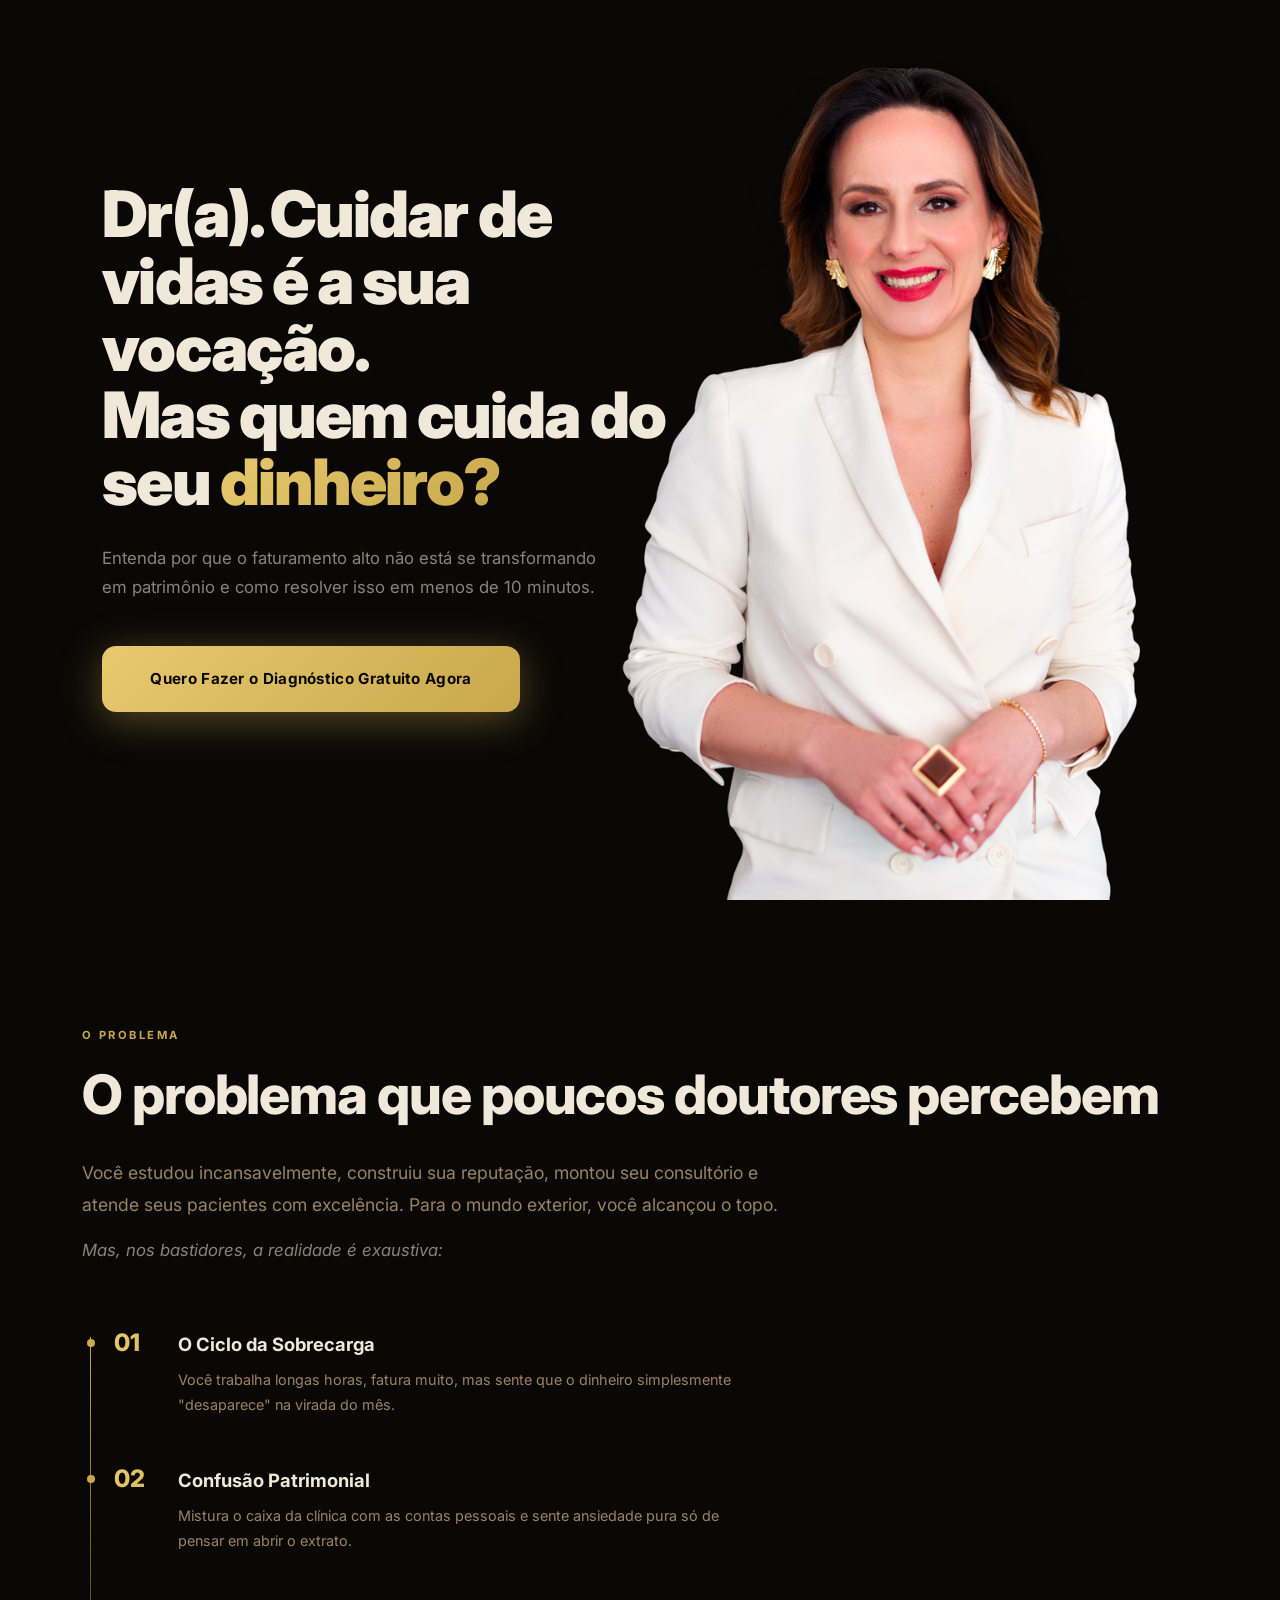
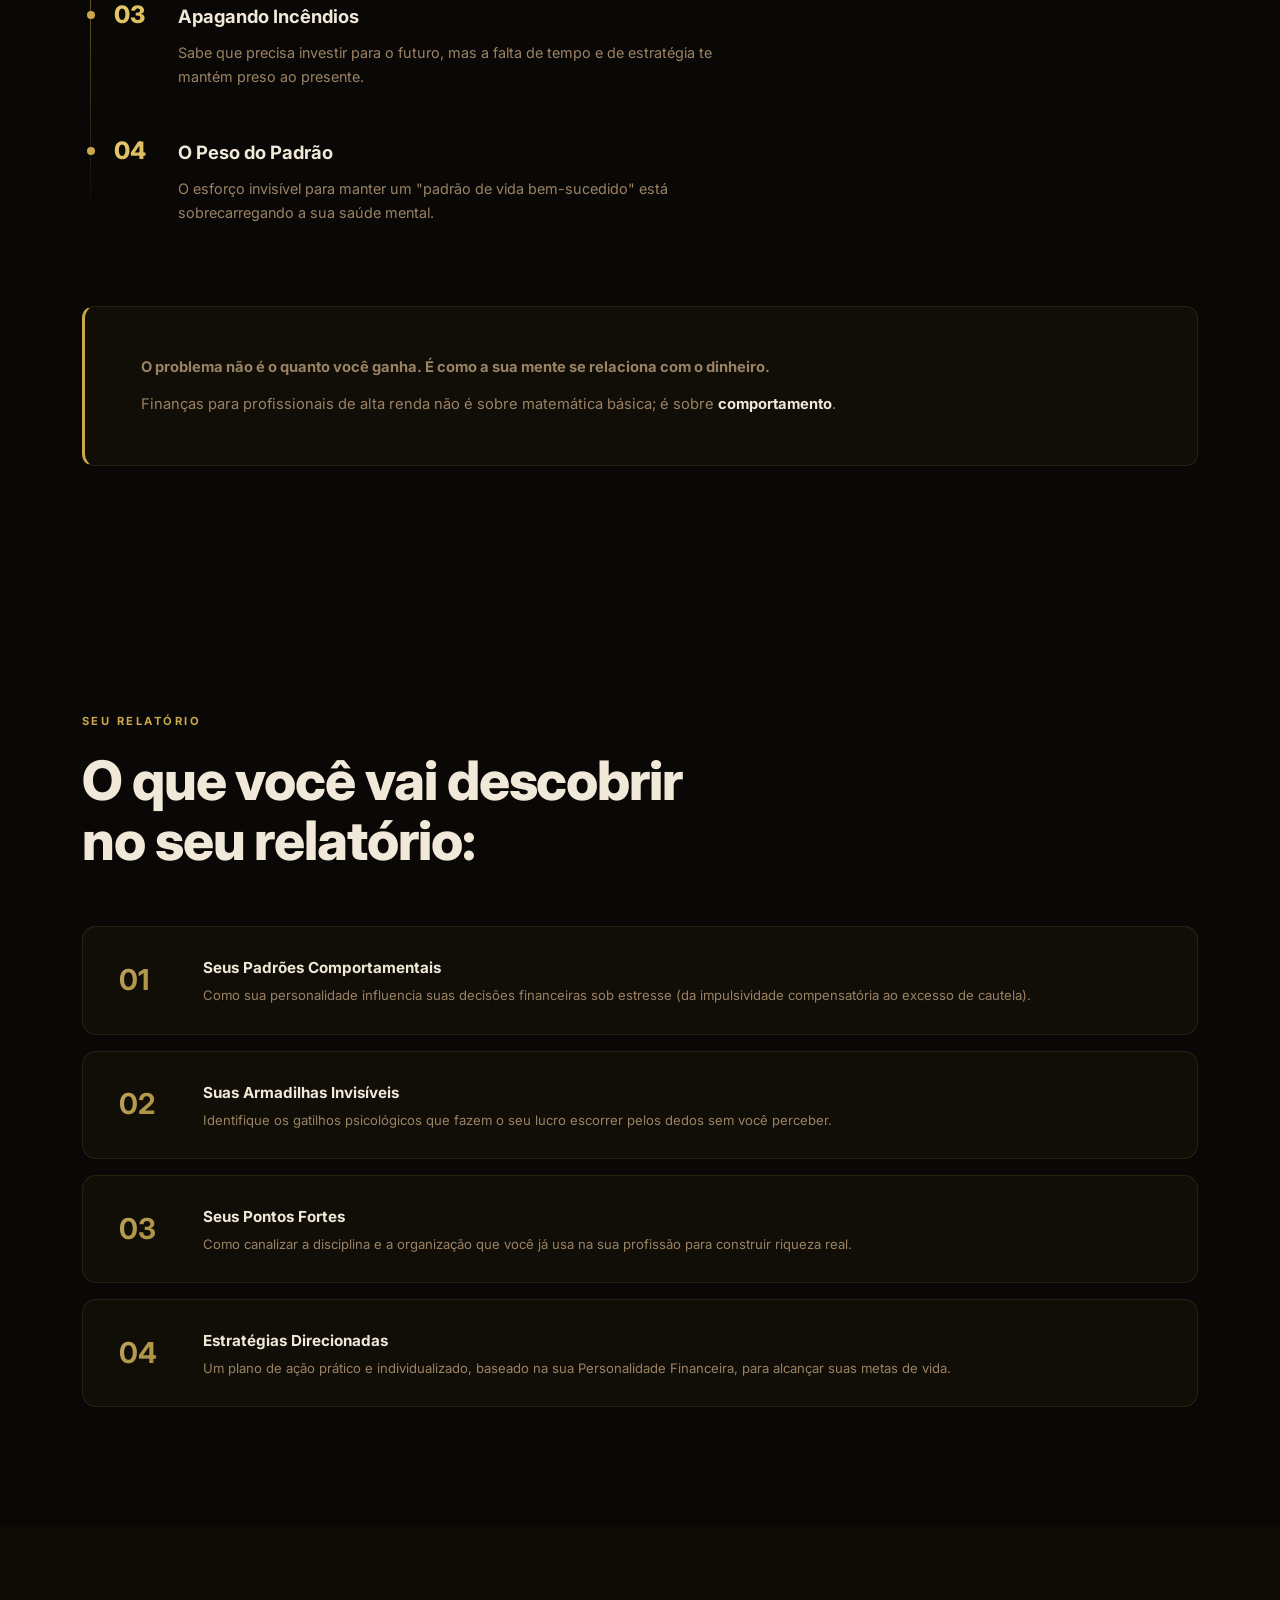
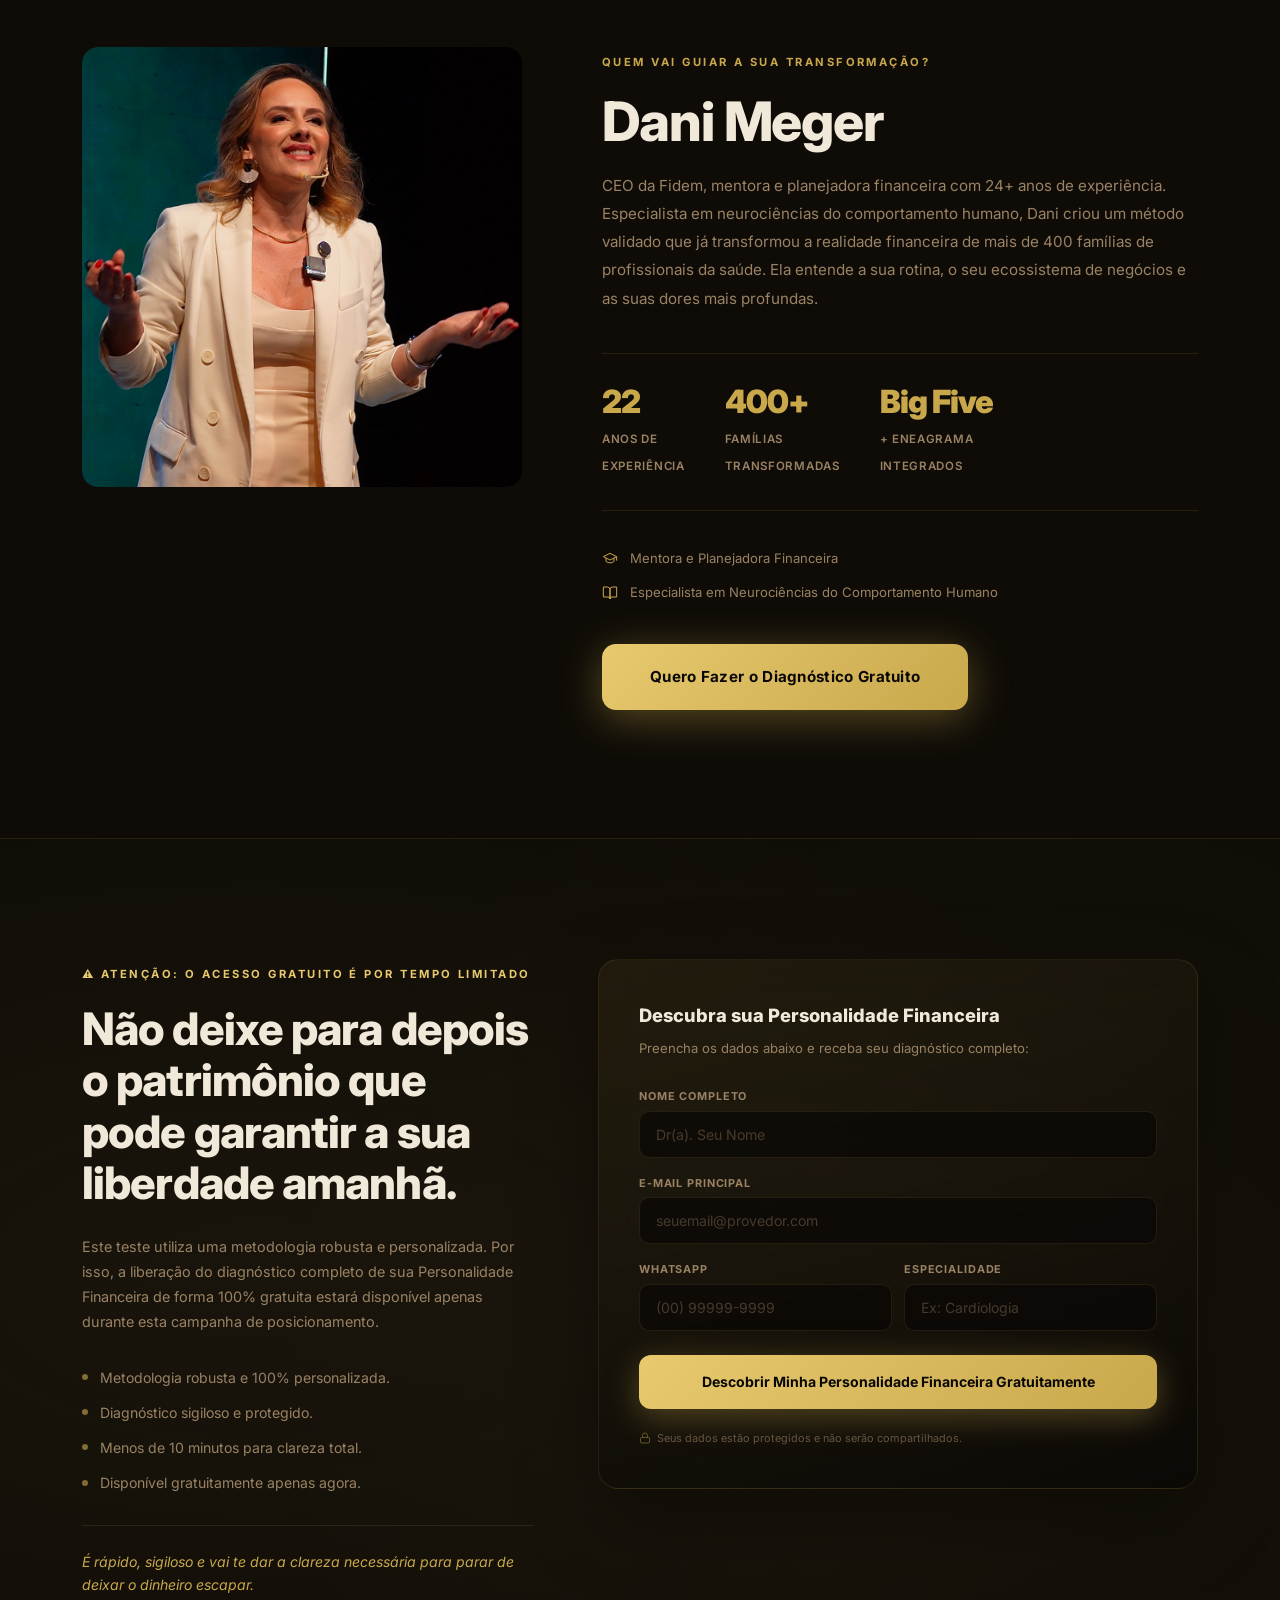
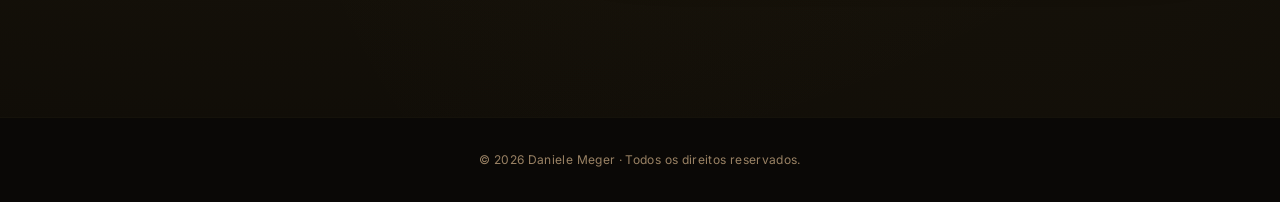
==== index.html @ 64068f51 "first commit" ====
<!DOCTYPE html>
<html lang="pt-BR">

<head>
  <meta charset="UTF-8" />
  <meta name="viewport" content="width=device-width, initial-scale=1.0" />
  <title>Diagnóstico de Personalidade Financeira | Dani Meger</title>
  <meta name="description"
    content="Para médicos e profissionais da saúde: Entenda por que o faturamento alto não está se transformando em patrimônio — e como resolver isso em menos de 10 minutos." />
  <link rel="preconnect" href="https://fonts.googleapis.com" />
  <link rel="preconnect" href="https://fonts.gstatic.com" crossorigin />
  <link
    href="https://fonts.googleapis.com/css2?family=Inter:ital,opsz,wght@0,14..32,300..900;1,14..32,300..900&display=swap"
    rel="stylesheet" />
  <link rel="stylesheet" href="styles.css?v=6" />
</head>

<body>

  <!-- ===== HERO (Blenduca Template) ===== -->
  <section class="hero" id="hero">
    <div class="hero-overlay"></div>
    <div class="hero-content">
      <h1 class="reveal-left">Dr(a). Cuidar de vidas é a sua vocação.<br>Mas quem cuida do seu <span
          class="gold-text">dinheiro?</span></h1>
      <p class="hero-subtitle reveal-left">Entenda por que o faturamento alto não está se transformando em patrimônio e
        como resolver isso em menos de 10 minutos.</p>
      <a href="#diagnostico" class="btn-hero reveal-left" id="hero-cta">Quero Fazer o Diagnóstico Gratuito Agora</a>
    </div>
    <div class="hero-image">
      <img src="hero-desktop.png" alt="Dani Meger — Mentora Financeira" />
    </div>
    <div class="hero-particles" id="particles"></div>
  </section>

  <!-- ===== O PARADOXO ===== -->
  <section class="section-block" id="problema">
    <div class="container">
      <span class="eyebrow reveal">O Problema</span>
      <h2 class="display-heading reveal">O problema que poucos doutores percebem</h2>
      <p class="lead-text reveal">Você estudou incansavelmente, construiu sua reputação, montou seu consultório e atende
        seus pacientes com excelência. Para o mundo exterior, você alcançou o topo.</p>
      <p class="accent-line reveal">Mas, nos bastidores, a realidade é exaustiva:</p>

      <div class="timeline">
        <div class="timeline-item reveal">
          <div class="timeline-number">01</div>
          <div class="timeline-body">
            <h3>O Ciclo da Sobrecarga</h3>
            <p>Você trabalha longas horas, fatura muito, mas sente que o dinheiro simplesmente "desaparece" na virada do
              mês.</p>
          </div>
        </div>
        <div class="timeline-item reveal">
          <div class="timeline-number">02</div>
          <div class="timeline-body">
            <h3>Confusão Patrimonial</h3>
            <p>Mistura o caixa da clínica com as contas pessoais e sente ansiedade pura só de pensar em abrir o extrato.
            </p>
          </div>
        </div>
        <div class="timeline-item reveal">
          <div class="timeline-number">03</div>
          <div class="timeline-body">
            <h3>Apagando Incêndios</h3>
            <p>Sabe que precisa investir para o futuro, mas a falta de tempo e de estratégia te mantém preso ao
              presente.</p>
          </div>
        </div>
        <div class="timeline-item reveal">
          <div class="timeline-number">04</div>
          <div class="timeline-body">
            <h3>O Peso do Padrão</h3>
            <p>O esforço invisível para manter um "padrão de vida bem-sucedido" está sobrecarregando a sua saúde mental.
            </p>
          </div>
        </div>
      </div>

      <div class="editorial-callout reveal">
        <p class="editorial-callout-headline">O problema não é o quanto você ganha. É como a sua mente se relaciona com
          o dinheiro.</p>
        <p>Finanças para profissionais de alta renda não é sobre matemática básica; é sobre
          <strong>comportamento</strong>.
        </p>
      </div>
    </div>
  </section>


  <!-- ===== O QUE VOCÊ VAI DESCOBRIR ===== -->
  <section class="section-block" id="descobrir">
    <div class="container">
      <span class="eyebrow reveal">Seu Relatório</span>
      <h2 class="display-heading reveal">O que você vai descobrir<br>no seu relatório:</h2>
      <div class="discover-grid">
        <div class="discover-card reveal">
          <div class="discover-num">01</div>
          <div class="discover-body">
            <h3>Seus Padrões Comportamentais</h3>
            <p>Como sua personalidade influencia suas decisões financeiras sob estresse (da impulsividade compensatória
              ao excesso de cautela).</p>
          </div>
        </div>
        <div class="discover-card reveal">
          <div class="discover-num">02</div>
          <div class="discover-body">
            <h3>Suas Armadilhas Invisíveis</h3>
            <p>Identifique os gatilhos psicológicos que fazem o seu lucro escorrer pelos dedos sem você perceber.</p>
          </div>
        </div>
        <div class="discover-card reveal">
          <div class="discover-num">03</div>
          <div class="discover-body">
            <h3>Seus Pontos Fortes</h3>
            <p>Como canalizar a disciplina e a organização que você já usa na sua profissão para construir riqueza real.
            </p>
          </div>
        </div>
        <div class="discover-card reveal">
          <div class="discover-num">04</div>
          <div class="discover-body">
            <h3>Estratégias Direcionadas</h3>
            <p>Um plano de ação prático e individualizado, baseado na sua Personalidade Financeira, para alcançar suas
              metas de vida.</p>
          </div>
        </div>
      </div>
    </div>
  </section>

  <!-- ===== SOBRE A DANI ===== -->
  <section class="section-block section-alt" id="sobre">
    <div class="container">
      <div class="about-layout">
        <div class="about-photo reveal">
          <img src="mentor-about.png" alt="Dani Meger" />
          <div class="about-photo-glow"></div>
        </div>
        <div class="about-content reveal-right">
          <span class="eyebrow">Quem vai guiar a sua transformação?</span>
          <h2 class="display-heading">Dani Meger</h2>
          <p class="body-text">CEO da Fidem, mentora e planejadora financeira com 24+ anos de experiência. Especialista
            em neurociências do comportamento humano, Dani criou um método validado que já transformou a realidade
            financeira de mais de 400 famílias de profissionais da saúde. Ela entende a sua rotina, o seu ecossistema de
            negócios e as suas dores mais profundas.</p>
          <div class="about-stats">
            <div class="about-stat">
              <span class="about-stat-number">22</span>
              <span class="about-stat-label">Anos de<br>Experiência</span>
            </div>
            <div class="about-stat">
              <span class="about-stat-number">400+</span>
              <span class="about-stat-label">Famílias<br>Transformadas</span>
            </div>
            <div class="about-stat">
              <span class="about-stat-number">Big Five</span>
              <span class="about-stat-label">+ Eneagrama<br>Integrados</span>
            </div>
          </div>
          <div class="about-credentials">
            <div class="about-credential">
              <svg viewBox="0 0 24 24" fill="none" stroke="currentColor" stroke-width="1.5" width="16" height="16">
                <path d="M22 10v6M2 10l10-5 10 5-10 5z" />
                <path d="M6 12v5c3 3 9 3 12 0v-5" />
              </svg>
              Mentora e Planejadora Financeira
            </div>
            <div class="about-credential">
              <svg viewBox="0 0 24 24" fill="none" stroke="currentColor" stroke-width="1.5" width="16" height="16">
                <path d="M2 3h6a4 4 0 0 1 4 4v14a3 3 0 0 0-3-3H2z" />
                <path d="M22 3h-6a4 4 0 0 0-4 4v14a3 3 0 0 1 3-3h7z" />
              </svg>
              Especialista em Neurociências do Comportamento Humano
            </div>
          </div>
          <div style="margin-top: 2.5rem;">
            <a href="#diagnostico" class="btn-hero">Quero Fazer o Diagnóstico Gratuito</a>
          </div>
        </div>
      </div>
    </div>
  </section>

  <!-- ===== DIAGNÓSTICO / CTA ===== -->
  <section class="section-block section-cta" id="diagnostico">
    <div class="container">
      <div class="cta-layout">
        <div class="cta-left reveal-left">
          <span class="eyebrow eyebrow-light">⚠️ Atenção: O acesso gratuito é por tempo limitado</span>
          <h2 class="cta-headline">Não deixe para depois o patrimônio que pode garantir a sua liberdade amanhã.</h2>
          <p class="cta-subtext">Este teste utiliza uma metodologia robusta e personalizada. Por isso, a liberação do
            diagnóstico completo de sua Personalidade Financeira de forma 100% gratuita estará disponível apenas durante
            esta campanha de posicionamento.</p>
          <ul class="cta-checklist">
            <li>Metodologia robusta e 100% personalizada.</li>
            <li>Diagnóstico sigiloso e protegido.</li>
            <li>Menos de 10 minutos para clareza total.</li>
            <li>Disponível gratuitamente apenas agora.</li>
          </ul>
          <p class="cta-urgency">É rápido, sigiloso e vai te dar a clareza necessária para parar de deixar o dinheiro
            escapar.</p>
        </div>
        <div class="cta-right reveal-right">
          <div class="form-card">
            <div class="form-card-header">
              <h3>Descubra sua Personalidade Financeira</h3>
              <p>Preencha os dados abaixo e receba seu diagnóstico completo:</p>
            </div>
            <form id="lead-form" action="#" method="POST">
              <div class="form-group">
                <label for="name">Nome Completo</label>
                <input type="text" id="name" name="name" class="form-input" placeholder="Dr(a). Seu Nome" required />
              </div>
              <div class="form-group">
                <label for="email">E-mail Principal</label>
                <input type="email" id="email" name="email" class="form-input" placeholder="seuemail@provedor.com"
                  required />
              </div>
              <div class="form-row">
                <div class="form-group">
                  <label for="whatsapp">Whatsapp</label>
                  <input type="tel" id="whatsapp" name="whatsapp" class="form-input" placeholder="(00) 99999-9999"
                    required />
                </div>
                <div class="form-group">
                  <label for="specialty">Especialidade</label>
                  <input type="text" id="specialty" name="specialty" class="form-input" placeholder="Ex: Cardiologia"
                    required />
                </div>
              </div>
              <button type="submit" class="btn-submit">Descobrir Minha Personalidade Financeira Gratuitamente</button>
              <p class="form-privacy">
                <svg viewBox="0 0 24 24" fill="none" stroke="currentColor" stroke-width="1.5" width="12" height="12">
                  <rect x="3" y="11" width="18" height="11" rx="2" ry="2" />
                  <path d="M7 11V7a5 5 0 0 1 10 0v4" />
                </svg>
                Seus dados estão protegidos e não serão compartilhados.
              </p>
            </form>
          </div>
        </div>
      </div>
    </div>
  </section>

  <!-- ===== FOOTER ===== -->
  <footer class="footer">
    <div class="container">
      <p>&copy; 2026 Daniele Meger · Todos os direitos reservados.</p>
    </div>
  </footer>

  <script src="script.js"></script>
</body>

</html>
---- styles.css ----
/* ===========================================================
   DANI MEGER — PREMIUM EDITORIAL SYSTEM
   Consultoria Financeira · Wealth Management Aesthetic
   =========================================================== */

*, *::before, *::after { box-sizing: border-box; margin: 0; padding: 0; }

:root {
  --gold:       #C9A84C;
  --gold-light: #E8C96D;
  --gold-dark:  #8B6914;
  --bg:         #0A0806;
  --bg-alt:     #0F0C07;
  --surface:    rgba(201,168,76,0.04);
  --surface2:   rgba(201,168,76,0.08);
  --border:     rgba(201,168,76,0.12);
  --text:       #F0E8D8;
  --text-dim:   rgba(240,232,216,0.55);
  --text-muted: #9A8264;
  --danger:     #C94C4C;
  --font:       'Inter', system-ui, sans-serif;
}

html { scroll-behavior: smooth; }

body {
  font-family: var(--font);
  background: var(--bg);
  color: var(--text);
  line-height: 1.7;
  overflow-x: hidden;
  -webkit-font-smoothing: antialiased;
}

a { text-decoration: none; color: inherit; }
img { display: block; max-width: 100%; }

.container {
  max-width: 1180px;
  margin: 0 auto;
  padding: 0 32px;
}

/* ===== TYPOGRAPHY SYSTEM ===== */

.gold-text {
  background: linear-gradient(135deg, var(--gold-light), var(--gold));
  -webkit-background-clip: text;
  -webkit-text-fill-color: transparent;
  background-clip: text;
}

.eyebrow {
  display: inline-block;
  font-size: 0.7rem;
  font-weight: 700;
  letter-spacing: 0.22em;
  text-transform: uppercase;
  color: var(--gold);
  margin-bottom: 20px;
}

.eyebrow-light { color: var(--gold-light); }

.display-heading {
  font-size: clamp(2rem, 4.5vw, 3.4rem);
  font-weight: 800;
  line-height: 1.1;
  color: var(--text);
  margin-bottom: 32px;
  letter-spacing: -0.02em;
}

.lead-text {
  font-size: 1.1rem;
  color: var(--text-muted);
  line-height: 1.8;
  max-width: 720px;
  margin-bottom: 16px;
}

.accent-line {
  font-size: 1.05rem;
  color: var(--text-dim);
  margin-bottom: 64px;
  font-style: italic;
}

.body-text {
  font-size: 0.95rem;
  color: var(--text-muted);
  line-height: 1.85;
  margin-bottom: 20px;
}

.body-text strong { color: var(--gold-light); font-weight: 600; }

/* ===== REVEAL ===== */

.reveal, .reveal-left, .reveal-right {
  opacity: 0;
  transition: opacity 0.8s ease, transform 0.8s ease;
}
.reveal       { transform: translateY(40px); }
.reveal-left  { transform: translateX(-40px); }
.reveal-right { transform: translateX(40px); }

.reveal.visible, .reveal-left.visible, .reveal-right.visible {
  opacity: 1;
  transform: none;
}

/* ===== SECTION SPACING ===== */

.section-block {
  padding: 120px 0;
  position: relative;
}

.section-alt { background: var(--bg-alt); }

/* =============================================================
   HERO — Blenduca Template (Editorial Adaptation)
   ============================================================= */

.hero {
  position: relative;
  display: flex;
  align-items: center;
  justify-content: space-between;
  min-height: 100vh;
  overflow: hidden;
  background: var(--bg) url('hero-desktop.png') no-repeat right center / cover;
}

.hero-overlay {
  position: absolute;
  inset: 0;
  background: linear-gradient(
    90deg,
    rgba(10,8,6,0.92) 0%,
    rgba(10,8,6,0.7) 38%,
    rgba(10,8,6,0.15) 100%
  );
  z-index: 1;
}

@media (min-width: 769px) {
  .hero-overlay {
    display: none;
  }
}

.hero-content {
  position: relative;
  z-index: 2;
  width: 55%;
  padding: 0 0 0 8vw;
}

.hero-authority {
  display: flex;
  align-items: center;
  gap: 16px;
  margin-bottom: 36px;
}

.hero-authority-item {
  font-size: 0.68rem;
  font-weight: 600;
  letter-spacing: 0.12em;
  text-transform: uppercase;
  color: var(--gold);
  opacity: 0.8;
}

.hero-authority-sep {
  width: 4px;
  height: 4px;
  border-radius: 50%;
  background: var(--gold);
  opacity: 0.35;
}

.hero h1 {
  font-size: clamp(2.6rem, 5vw, 4.2rem);
  font-weight: 900;
  line-height: 1.05;
  color: var(--text);
  margin-bottom: 28px;
  letter-spacing: -0.03em;
}

.hero h1 span {
  background: linear-gradient(135deg, var(--gold-light), var(--gold));
  -webkit-background-clip: text;
  -webkit-text-fill-color: transparent;
  background-clip: text;
}

.hero-subtitle {
  font-size: 1.05rem;
  color: var(--text-dim);
  line-height: 1.75;
  max-width: 520px;
  margin-bottom: 44px;
}

.btn-hero {
  display: inline-block;
  font-family: var(--font);
  font-weight: 700;
  font-size: 0.95rem;
  letter-spacing: 0.02em;
  color: var(--bg);
  background: linear-gradient(135deg, var(--gold-light), var(--gold));
  padding: 20px 48px;
  border-radius: 14px;
  text-align: center;
  box-shadow: 0 8px 40px rgba(201,168,76,0.4);
  transition: transform 0.3s, box-shadow 0.3s;
  position: relative;
  overflow: hidden;
  border: none;
  cursor: pointer;
}

.btn-hero:hover {
  transform: translateY(-3px);
  box-shadow: 0 16px 56px rgba(201,168,76,0.55);
}

.hero-image {
  display: none;
}

.hero-image img {
  width: 100%;
  height: 100%;
  object-fit: cover;
  object-position: center top;
}

/* Particles */
.hero-particles {
  position: absolute;
  inset: 0;
  z-index: 1;
  pointer-events: none;
}

.particle {
  position: absolute;
  border-radius: 50%;
  background: var(--gold);
  opacity: 0;
  animation: float-particle linear infinite;
}

@keyframes float-particle {
  0%   { transform: translateY(100vh) scale(0); opacity: 0; }
  10%  { opacity: 0.5; }
  90%  { opacity: 0.2; }
  100% { transform: translateY(-10vh) scale(1); opacity: 0; }
}

/* =============================================================
   PARADOXO — Timeline Narrative
   ============================================================= */

.timeline {
  margin: 0 0 80px;
  position: relative;
  padding-left: 0;
}

.timeline::before {
  content: '';
  position: absolute;
  left: 8px;
  top: 8px;
  bottom: 8px;
  width: 1px;
  background: linear-gradient(to bottom, var(--gold), transparent);
  z-index: 1;
}

.timeline-item {
  position: relative;
  display: flex;
  gap: 24px;
  padding: 0 0 48px 32px;
}

.timeline-item:last-child { padding-bottom: 0; }

.timeline-item::before {
  content: '';
  position: absolute;
  left: 5px;
  top: 10px;
  width: 8px;
  height: 8px;
  border-radius: 50%;
  background: var(--gold);
  z-index: 2;
  transition: transform 0.3s ease, background-color 0.3s ease, box-shadow 0.3s ease;
}

.timeline-item:hover::before {
  transform: scale(1.5);
  background: var(--gold-light);
  box-shadow: 0 0 10px rgba(232, 201, 109, 0.6);
}

.timeline-number {
  font-size: 1.5rem;
  font-weight: 800;
  line-height: 1.2;
  font-family: var(--font);
  flex-shrink: 0;
  min-width: 40px;
  transition: transform 0.3s ease;
  
  background: linear-gradient(135deg, var(--gold-light), var(--gold));
  -webkit-background-clip: text;
  -webkit-text-fill-color: transparent;
  background-clip: text;
  color: var(--gold);
}

.timeline-item:hover .timeline-number {
  transform: translateX(4px);
}

.timeline-body h3 {
  font-size: 1.15rem;
  font-weight: 700;
  color: var(--text);
  margin-bottom: 8px;
}

.timeline-body p {
  font-size: 0.9rem;
  color: var(--text-muted);
  line-height: 1.7;
  max-width: 580px;
}

/* Editorial callout */
.editorial-callout {
  background: var(--surface);
  border: 1px solid var(--border);
  border-left: 3px solid var(--gold);
  border-radius: 12px;
  padding: 48px 56px;
}

.editorial-callout-headline {
  font-size: 1.25rem;
  font-weight: 700;
  color: var(--text);
  margin-bottom: 12px;
  line-height: 1.4;
}

.editorial-callout p {
  font-size: 0.92rem;
  color: var(--text-muted);
  line-height: 1.7;
}

.editorial-callout p:last-child { margin-bottom: 0; }
.editorial-callout strong { color: var(--text); }

/* =============================================================
   METODOLOGIA — Split Layout + Report Card
   ============================================================= */

.split-layout {
  display: grid;
  grid-template-columns: 1fr 1fr;
  gap: 80px;
  align-items: center;
}

.split-text .display-heading { margin-bottom: 28px; }

/* --- Report Card (Glassmorphic) --- */

.report-card { position: relative; }

.report-card-glow {
  position: absolute;
  bottom: -50px;
  left: 50%;
  transform: translateX(-50%);
  width: 80%;
  height: 120px;
  background: var(--gold);
  border-radius: 50%;
  filter: blur(90px);
  opacity: 0.12;
}

.report-card-inner {
  position: relative;
  z-index: 1;
  background: linear-gradient(165deg, rgba(201,168,76,0.08), rgba(10,8,6,0.7));
  border: 1px solid var(--border);
  border-radius: 20px;
  padding: 32px;
  backdrop-filter: blur(20px);
  box-shadow: 0 40px 100px rgba(0,0,0,0.5);
}

.report-head {
  display: flex;
  justify-content: space-between;
  align-items: center;
  padding-bottom: 16px;
  margin-bottom: 16px;
  border-bottom: 1px solid var(--border);
}

.report-head-left {
  display: flex;
  align-items: center;
  gap: 10px;
  font-size: 0.72rem;
  font-weight: 700;
  letter-spacing: 0.1em;
  text-transform: uppercase;
  color: var(--gold);
}

.report-head-left svg { color: var(--gold); }

.report-badge {
  font-size: 0.6rem;
  font-weight: 700;
  letter-spacing: 0.1em;
  text-transform: uppercase;
  color: var(--bg);
  background: var(--gold);
  padding: 3px 10px;
  border-radius: 50px;
}

.report-user {
  display: flex;
  align-items: center;
  gap: 12px;
  margin-bottom: 24px;
  padding: 10px 14px;
  background: var(--surface);
  border-radius: 8px;
}

.report-user-label {
  font-size: 0.62rem;
  font-weight: 700;
  letter-spacing: 0.1em;
  text-transform: uppercase;
  color: var(--text-muted);
}

.report-user-name {
  font-size: 0.85rem;
  font-weight: 600;
  color: var(--text);
}

.report-metrics { display: flex; flex-direction: column; gap: 16px; }

.report-metric-top {
  display: flex;
  justify-content: space-between;
  margin-bottom: 6px;
  font-size: 0.78rem;
  font-weight: 600;
  color: var(--text);
}

.metric-val { color: var(--gold); font-weight: 800; }
.metric-danger { color: var(--danger); }

.report-bar {
  height: 6px;
  background: rgba(201,168,76,0.06);
  border-radius: 3px;
  overflow: hidden;
}

.report-bar-fill {
  height: 100%;
  background: linear-gradient(90deg, var(--gold-dark), var(--gold), var(--gold-light));
  border-radius: 3px;
  width: 0;
  transition: width 1.2s cubic-bezier(.4,0,.2,1);
}

.report-bar-danger {
  background: linear-gradient(90deg, var(--danger), #d66);
}

.report-foot {
  margin-top: 20px;
  padding-top: 14px;
  border-top: 1px solid var(--border);
  display: flex;
  align-items: center;
  gap: 8px;
  font-size: 0.65rem;
  color: var(--text-muted);
  letter-spacing: 0.03em;
}

.report-foot svg { color: var(--gold); flex-shrink: 0; }

/* =============================================================
   DESCOBRIR — Horizontal Cards (< 120px height)
   ============================================================= */

.discover-grid {
  display: flex;
  flex-direction: column;
  gap: 16px;
  margin-top: 56px;
}

.discover-card {
  display: flex;
  align-items: center;
  gap: 32px;
  padding: 28px 36px;
  background: var(--surface);
  border: 1px solid var(--border);
  border-radius: 14px;
  transition: border-color 0.3s, background 0.3s;
  max-height: 120px;
}

.discover-card:hover {
  border-color: rgba(201,168,76,0.3);
  background: var(--surface2);
}

.discover-num {
  font-size: 1.8rem;
  font-weight: 700;
  line-height: 1;
  flex-shrink: 0;
  background: linear-gradient(135deg, var(--gold-light), var(--gold));
  -webkit-background-clip: text;
  -webkit-text-fill-color: transparent;
  background-clip: text;
  color: var(--gold);
  opacity: 0.8;
  transition: opacity 0.3s, transform 0.3s;
  min-width: 52px;
}

.discover-card:hover .discover-num {
  opacity: 1;
  transform: scale(1.05);
}

.discover-body h3 {
  font-size: 0.95rem;
  font-weight: 700;
  color: var(--text);
  margin-bottom: 4px;
}

.discover-body p {
  font-size: 0.82rem;
  color: var(--text-muted);
  line-height: 1.55;
}

/* =============================================================
   SOBRE — Photo Protagonist + Stats
   ============================================================= */

.about-layout {
  display: grid;
  grid-template-columns: 440px 1fr;
  gap: 80px;
  align-items: start;
}

.about-photo {
  position: relative;
  border-radius: 16px;
  overflow: hidden;
}

.about-photo img {
  width: 100%;
  display: block;
  border-radius: 16px;
  position: relative;
  z-index: 1;
}

.about-photo-glow {
  position: absolute;
  bottom: -40px;
  left: 50%;
  transform: translateX(-50%);
  width: 70%;
  height: 120px;
  background: var(--gold);
  border-radius: 50%;
  filter: blur(70px);
  opacity: 0.18;
}

.about-content .display-heading {
  margin-bottom: 20px;
}

.about-stats {
  display: flex;
  gap: 40px;
  margin: 40px 0 36px;
  padding: 32px 0;
  border-top: 1px solid var(--border);
  border-bottom: 1px solid var(--border);
}

.about-stat { text-align: left; }

.about-stat-number {
  display: block;
  font-size: 2rem;
  font-weight: 900;
  color: var(--gold);
  line-height: 1;
  margin-bottom: 6px;
  letter-spacing: -0.03em;
}

.about-stat-label {
  font-size: 0.72rem;
  font-weight: 600;
  color: var(--text-muted);
  line-height: 1.35;
  text-transform: uppercase;
  letter-spacing: 0.06em;
}

.about-credentials {
  display: flex;
  flex-direction: column;
  gap: 12px;
}

.about-credential {
  display: flex;
  align-items: center;
  gap: 12px;
  font-size: 0.82rem;
  color: var(--text-muted);
}

.about-credential svg { color: var(--gold); flex-shrink: 0; }

/* =============================================================
   CTA / DIAGNÓSTICO — Most Impactful Section
   ============================================================= */

.section-cta {
  padding: 120px 0;
  background:
    radial-gradient(ellipse 80% 60% at 20% 50%, rgba(201,168,76,0.06), transparent),
    radial-gradient(ellipse 60% 80% at 80% 60%, rgba(201,168,76,0.04), transparent),
    var(--bg-alt);
  border-top: 1px solid var(--border);
}

.cta-layout {
  display: grid;
  grid-template-columns: 1fr 1fr;
  gap: 64px;
  align-items: start;
}

.cta-headline {
  font-size: clamp(1.8rem, 3.5vw, 2.8rem);
  font-weight: 800;
  line-height: 1.15;
  color: var(--text);
  margin-bottom: 24px;
  letter-spacing: -0.02em;
}

.cta-subtext {
  font-size: 0.9rem;
  color: var(--text-muted);
  line-height: 1.75;
  margin-bottom: 32px;
}

.cta-checklist {
  list-style: none;
  display: flex;
  flex-direction: column;
  gap: 14px;
  margin-bottom: 32px;
}

.cta-checklist li {
  display: flex;
  align-items: center;
  gap: 12px;
  font-size: 0.88rem;
  color: var(--text-muted);
  line-height: 1.5;
}

.cta-checklist li::before {
  content: '';
  width: 6px;
  height: 6px;
  border-radius: 50%;
  background: var(--gold);
  flex-shrink: 0;
  opacity: 0.6;
}

.cta-urgency {
  font-size: 0.88rem;
  font-style: italic;
  color: var(--gold);
  line-height: 1.65;
  padding-top: 24px;
  border-top: 1px solid var(--border);
}

/* Form card */
.form-card {
  background: linear-gradient(165deg, rgba(201,168,76,0.07), rgba(10,8,6,0.8));
  border: 1px solid var(--border);
  border-radius: 20px;
  padding: 40px;
  backdrop-filter: blur(16px);
  box-shadow: 0 30px 80px rgba(0,0,0,0.35);
}

.form-card-header {
  margin-bottom: 28px;
}

.form-card-header h3 {
  font-size: 1.15rem;
  font-weight: 800;
  color: var(--text);
  margin-bottom: 6px;
}

.form-card-header p {
  font-size: 0.82rem;
  color: var(--text-muted);
}

#lead-form {
  display: flex;
  flex-direction: column;
  gap: 16px;
}

.form-group {
  display: flex;
  flex-direction: column;
  gap: 5px;
}

.form-group label {
  font-size: 0.68rem;
  font-weight: 700;
  color: var(--text-muted);
  text-transform: uppercase;
  letter-spacing: 0.08em;
}

.form-input {
  background: rgba(10,8,6,0.7);
  border: 1px solid var(--border);
  border-radius: 10px;
  padding: 14px 16px;
  color: var(--text);
  font-family: var(--font);
  font-size: 0.88rem;
  transition: border-color 0.3s, box-shadow 0.3s;
}

.form-input::placeholder { color: rgba(154,130,100,0.4); }

.form-input:focus {
  outline: none;
  border-color: var(--gold);
  box-shadow: 0 0 0 3px rgba(201,168,76,0.12);
}

.form-row {
  display: grid;
  grid-template-columns: 1fr 1fr;
  gap: 12px;
}

.btn-submit {
  width: 100%;
  margin-top: 8px;
  padding: 18px 24px;
  font-family: var(--font);
  font-size: 0.88rem;
  font-weight: 700;
  color: var(--bg);
  background: linear-gradient(135deg, var(--gold-light), var(--gold));
  border: none;
  border-radius: 12px;
  cursor: pointer;
  box-shadow: 0 8px 32px rgba(201,168,76,0.35);
  transition: transform 0.3s, box-shadow 0.3s;
  line-height: 1.3;
}

.btn-submit:hover {
  transform: translateY(-2px);
  box-shadow: 0 12px 44px rgba(201,168,76,0.5);
}

.form-privacy {
  display: flex;
  align-items: center;
  gap: 6px;
  font-size: 0.68rem;
  color: var(--text-muted);
  margin-top: 4px;
  opacity: 0.6;
}

.form-privacy svg { flex-shrink: 0; color: var(--gold); }

/* ===== FOOTER ===== */

.footer {
  background: var(--bg);
  border-top: 1px solid rgba(201,168,76,0.06);
  padding: 32px;
  text-align: center;
  font-size: 0.75rem;
  color: var(--text-muted);
  letter-spacing: 0.03em;
}

/* =============================================================
   RESPONSIVE
   ============================================================= */

@media (max-width: 1024px) {
  .hero-content { width: 55%; padding-left: 5vw; }
  .hero-image   { width: 45%; }
  .split-layout { gap: 48px; }
  .about-layout { grid-template-columns: 360px 1fr; gap: 56px; }
}

@media (max-width: 900px) {
  .section-block { padding: 100px 0; }
  .split-layout  { grid-template-columns: 1fr; gap: 48px; }
  .about-layout  { grid-template-columns: 1fr; gap: 48px; }
  .about-photo   { max-width: 450px; margin: 0 auto; }
  .cta-layout    { grid-template-columns: 1fr; gap: 48px; }
  .timeline-item { padding-left: 28px; gap: 16px; }
  .timeline-item::before { left: 5px; }
  .timeline::before { left: 8px; }
  .timeline-number { font-size: 1.3rem; min-width: 32px; }
  .hero-authority { flex-wrap: wrap; gap: 10px; }
  .about-stats   { gap: 24px; }
  .form-row      { grid-template-columns: 1fr; }
}

@media (max-width: 768px) {
  /* 1. GRID MOBILE CONSISTENTE & RESPIRO ENTRE SEÇÕES */
  .container {
    padding: 0 24px;
    width: 100%;
    max-width: 100%;
  }

  .section-block {
    padding: 80px 0; /* 80px entre seções principais */
  }

  /* 3. MELHORAR A HIERARQUIA DOS TÍTULOS */
  .display-heading {
    font-size: clamp(1.8rem, 6.5vw, 2.4rem);
    line-height: 1.25;
    margin-bottom: 48px; /* 48px entre título e conteúdo */
    letter-spacing: -0.02em;
    max-width: 100%;
  }

  .eyebrow {
    margin-bottom: 16px;
  }

  .lead-text {
    font-size: 0.98rem;
    line-height: 1.75;
    margin-bottom: 32px;
  }

  .accent-line {
    font-size: 0.98rem;
    margin-bottom: 48px;
  }

  /* Hero mobile — Blenduca */
  .hero {
    flex-direction: column;
    justify-content: flex-end;
    min-height: 100svh;
    background: var(--bg);
  }

  .hero-content {
    width: 100%;
    padding: 28px 20px 40px;
    position: absolute;
    bottom: 0;
    z-index: 2;
  }

  .hero-image {
    display: block;
    width: 100%;
    height: 100vh;
    height: 100svh;
  }

  .hero-image img {
    content: url('hero-mobile.png');
    width: 100%;
    height: 100%;
    object-fit: cover;
    object-position: center top;
  }

  .hero-overlay {
    background: linear-gradient(
      180deg,
      rgba(10,8,6,0.05) 0%,
      rgba(10,8,6,0.4) 40%,
      rgba(10,8,6,0.88) 65%,
      rgba(10,8,6,0.98) 100%
    );
  }

  .hero-authority { margin-bottom: 20px; }
  .hero-authority-item { font-size: 0.58rem; }

  .hero h1 { font-size: clamp(1.8rem, 7vw, 2.6rem); margin-bottom: 16px; }
  .hero-subtitle { font-size: 0.88rem; margin-bottom: 28px; }

  .btn-hero {
    width: 100%;
    padding: 18px 24px;
    font-size: 0.85rem;
  }

  /* TIMELINE (O PARADOXO) */
  .timeline {
    margin: 0 0 64px;
    padding-left: 0;
  }
  
  .timeline::before {
    left: 8px;
  }

  .timeline-item {
    padding-left: 24px;
    gap: 12px;
    padding-bottom: 40px;
  }
  
  .timeline-item::before {
    left: 5px;
    top: 10px;
  }

  .timeline-number {
    font-size: 1.1rem;
    min-width: 24px;
  }

  /* 5. & 6. O QUE VOCÊ VAI DESCOBRIR (CARDS INDEPENDENTES) */
  .discover-grid {
    display: flex;
    flex-direction: column;
    gap: 24px; /* 24px entre elementos relacionados */
    margin-top: 48px;
  }

  .discover-card {
    display: flex;
    flex-direction: column;
    align-items: flex-start;
    gap: 20px;
    padding: 32px 24px; /* Mais padding interno */
    background: linear-gradient(165deg, rgba(201,168,76,0.06), rgba(10,8,6,0.5));
    border: 1px solid var(--border);
    border-radius: 16px;
    max-height: unset;
    min-height: unset;
    transition: transform 0.3s ease, border-color 0.3s ease;
  }

  .discover-card:hover {
    border-color: rgba(201,168,76,0.3);
    transform: translateY(-2px);
  }

  .discover-num {
    font-size: 2.2rem; /* Numeração mais destacada */
    font-weight: 800;
    line-height: 1;
    min-width: unset;
    display: block;
  }

  .discover-body h3 {
    font-size: 1.15rem;
    font-weight: 700;
    margin-bottom: 8px; /* Título e descrição melhor separados */
  }

  .discover-body p {
    font-size: 0.88rem;
    line-height: 1.6;
    color: var(--text-dim);
  }

  /* 7. REFAZER A SEÇÃO DA DANI MEGER */
  .about-layout {
    grid-template-columns: 1fr;
    gap: 48px; /* Mais espaço entre foto e texto */
  }

  .about-photo {
    max-width: 100%;
    margin: 0;
  }

  .about-photo img {
    border-radius: 16px;
    width: 100%;
  }

  .about-stats {
    display: grid;
    grid-template-columns: 1fr 1fr;
    gap: 16px;
    margin: 48px 0 36px;
    padding: 0;
    border: none;
  }

  .about-stat {
    background: linear-gradient(165deg, rgba(201,168,76,0.05), rgba(10,8,6,0.5));
    border: 1px solid var(--border);
    border-radius: 16px;
    padding: 28px 16px;
    text-align: center;
    display: flex;
    flex-direction: column;
    align-items: center;
    justify-content: center;
    min-height: 120px;
  }

  .about-stat:nth-child(3) {
    grid-column: span 2;
  }

  .about-stat-number {
    font-size: 2.2rem;
    font-weight: 900;
    line-height: 1.1;
    margin-bottom: 8px;
    letter-spacing: -0.02em;
    background: linear-gradient(135deg, var(--gold-light), var(--gold));
    -webkit-background-clip: text;
    -webkit-text-fill-color: transparent;
    background-clip: text;
    color: var(--gold);
    text-align: center;
  }

  .about-stat-label {
    font-size: 0.72rem;
    line-height: 1.4;
    letter-spacing: 0.05em;
    text-transform: uppercase;
    color: var(--text-muted);
    text-align: center;
  }

  .about-credentials {
    gap: 16px;
  }

  .about-credential {
    font-size: 0.88rem;
    align-items: flex-start;
    gap: 12px;
  }

  .about-credential svg {
    margin-top: 3px;
  }

  /* 8. MELHORAR A SEÇÃO DOS BENEFÍCIOS (CTA CHECKLIST) */
  .cta-checklist {
    gap: 20px; /* Mais espaçamento vertical */
    margin-bottom: 40px;
  }

  .cta-checklist li {
    font-size: 0.92rem;
    line-height: 1.6;
    align-items: flex-start; /* Melhor alinhamento dos ícones/bullets */
    gap: 16px; /* Maior separação */
  }

  .cta-checklist li::before {
    content: '';
    width: 8px;
    height: 8px;
    margin-top: 8px; /* Alinha com a primeira linha de texto */
    background: var(--gold);
    box-shadow: 0 0 8px var(--gold);
    opacity: 0.8;
  }

  /* 9. REFAZER O FORMULÁRIO FINAL */
  .cta-layout {
    grid-template-columns: 1fr;
    gap: 56px;
  }

  .form-card {
    padding: 48px 24px; /* Mais padding interno */
    border-radius: 24px;
    border: 1px solid var(--border);
    background: linear-gradient(165deg, rgba(201,168,76,0.1), rgba(10,8,6,0.9));
    box-shadow: 0 30px 70px rgba(0,0,0,0.5);
  }

  .form-card-header {
    margin-bottom: 36px;
    text-align: center;
  }

  .form-card-header h3 {
    font-size: 1.3rem;
    font-weight: 800;
    margin-bottom: 8px;
  }

  .form-card-header p {
    font-size: 0.88rem;
    line-height: 1.5;
  }

  #lead-form {
    gap: 20px; /* Melhor espaçamento entre campos */
  }

  .form-group label {
    font-size: 0.72rem;
    margin-bottom: 6px;
    letter-spacing: 0.1em;
  }

  .form-input {
    padding: 18px 20px; /* Campos mais altos */
    font-size: 0.95rem;
    border-radius: 12px;
  }

  .btn-submit {
    padding: 22px 28px; /* CTA mais destacado */
    font-size: 0.95rem;
    border-radius: 14px;
    margin-top: 12px;
    box-shadow: 0 12px 40px rgba(201,168,76,0.45);
    font-weight: 800;
  }

  .editorial-callout {
    padding: 36px 24px;
  }
}

@media (max-width: 480px) {
  .hero-authority-sep { display: none; }
  .hero-authority { flex-direction: column; gap: 4px; align-items: flex-start; }
  .container { padding: 0 20px; }
  .form-card {
    padding: 36px 20px;
  }
}
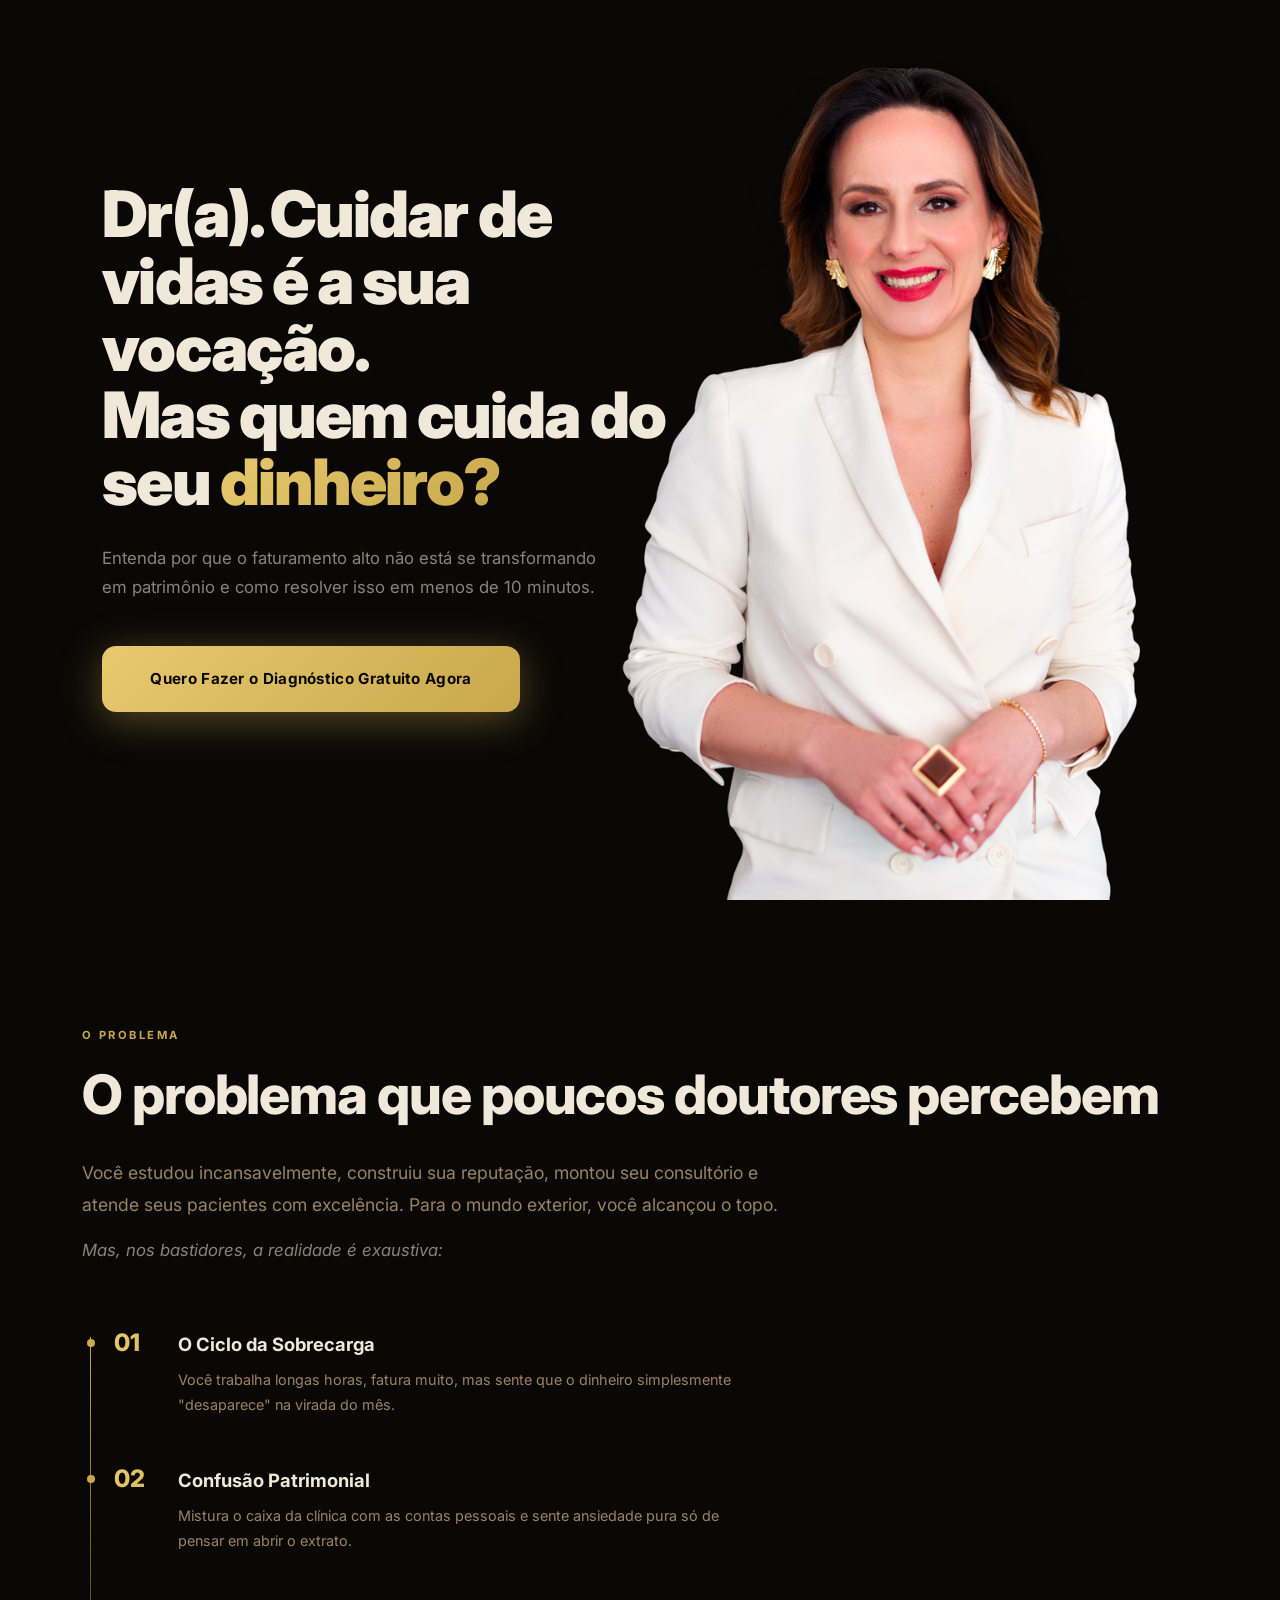
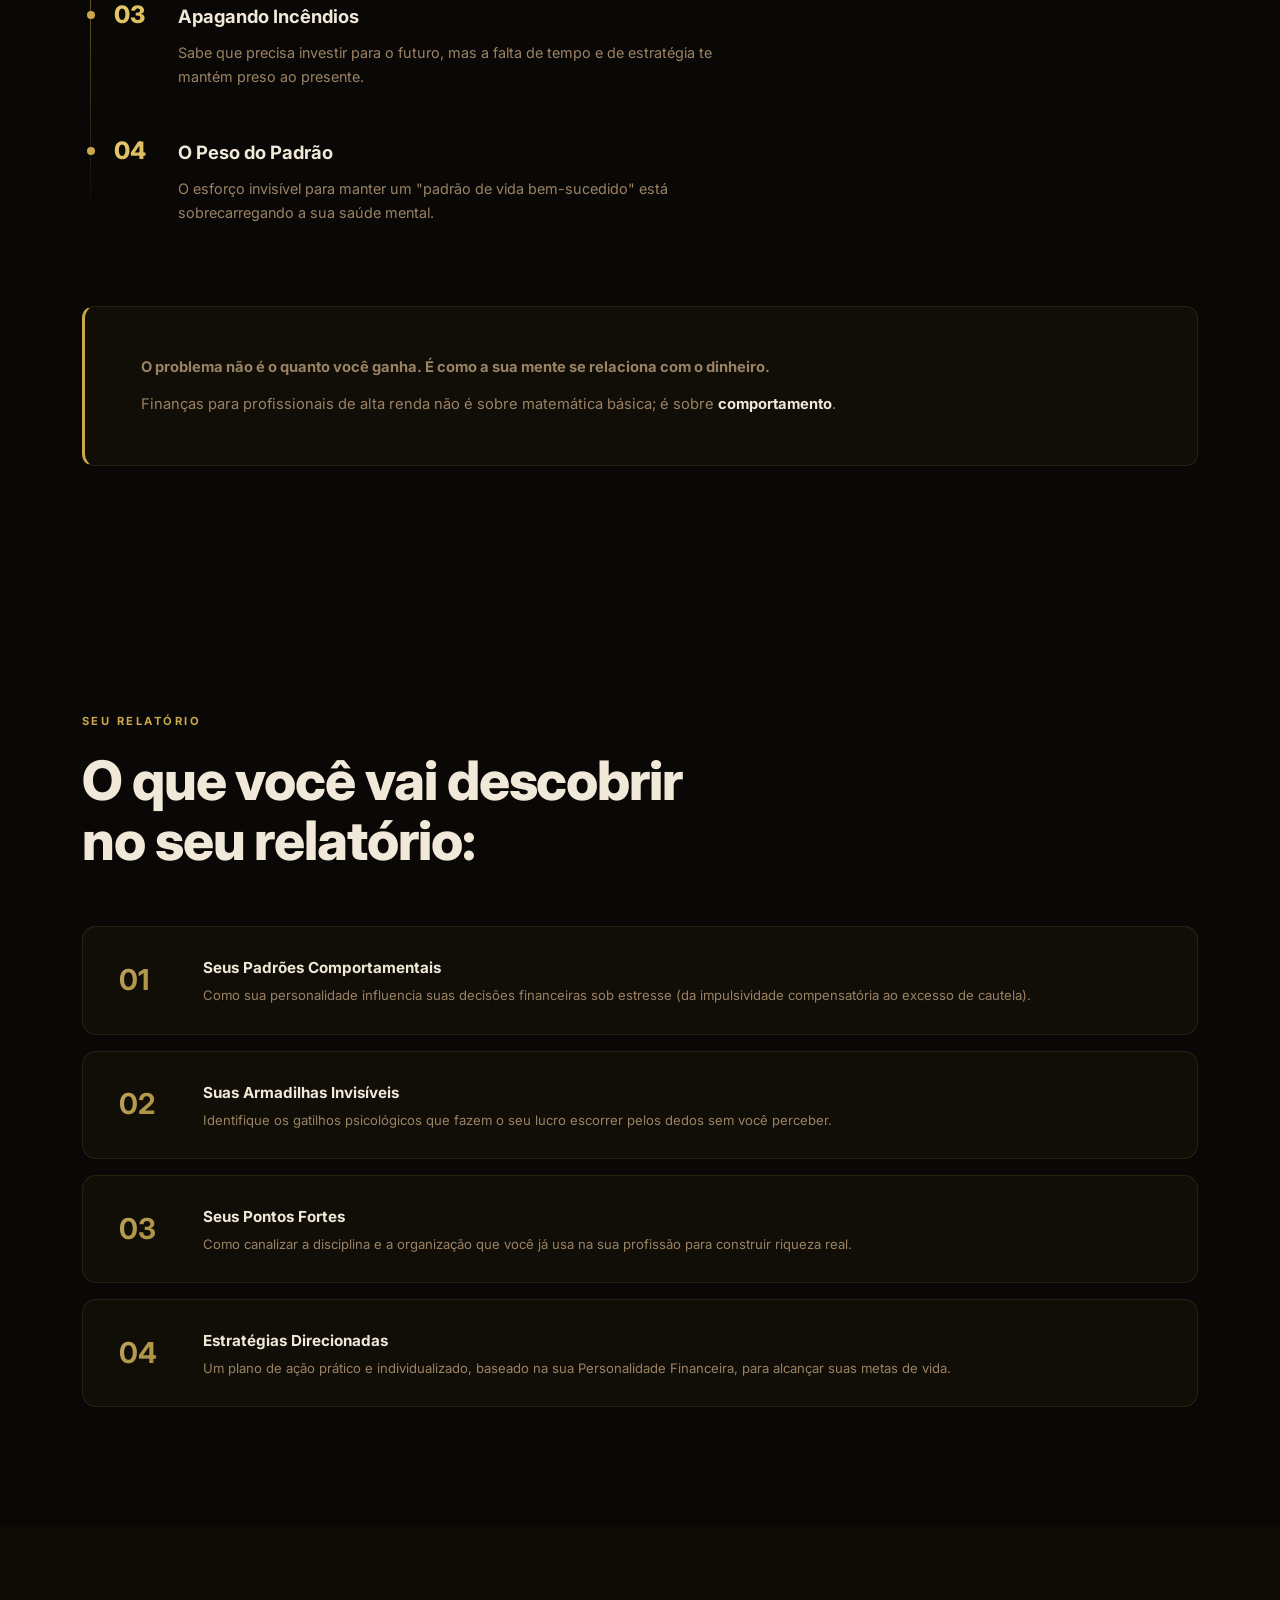
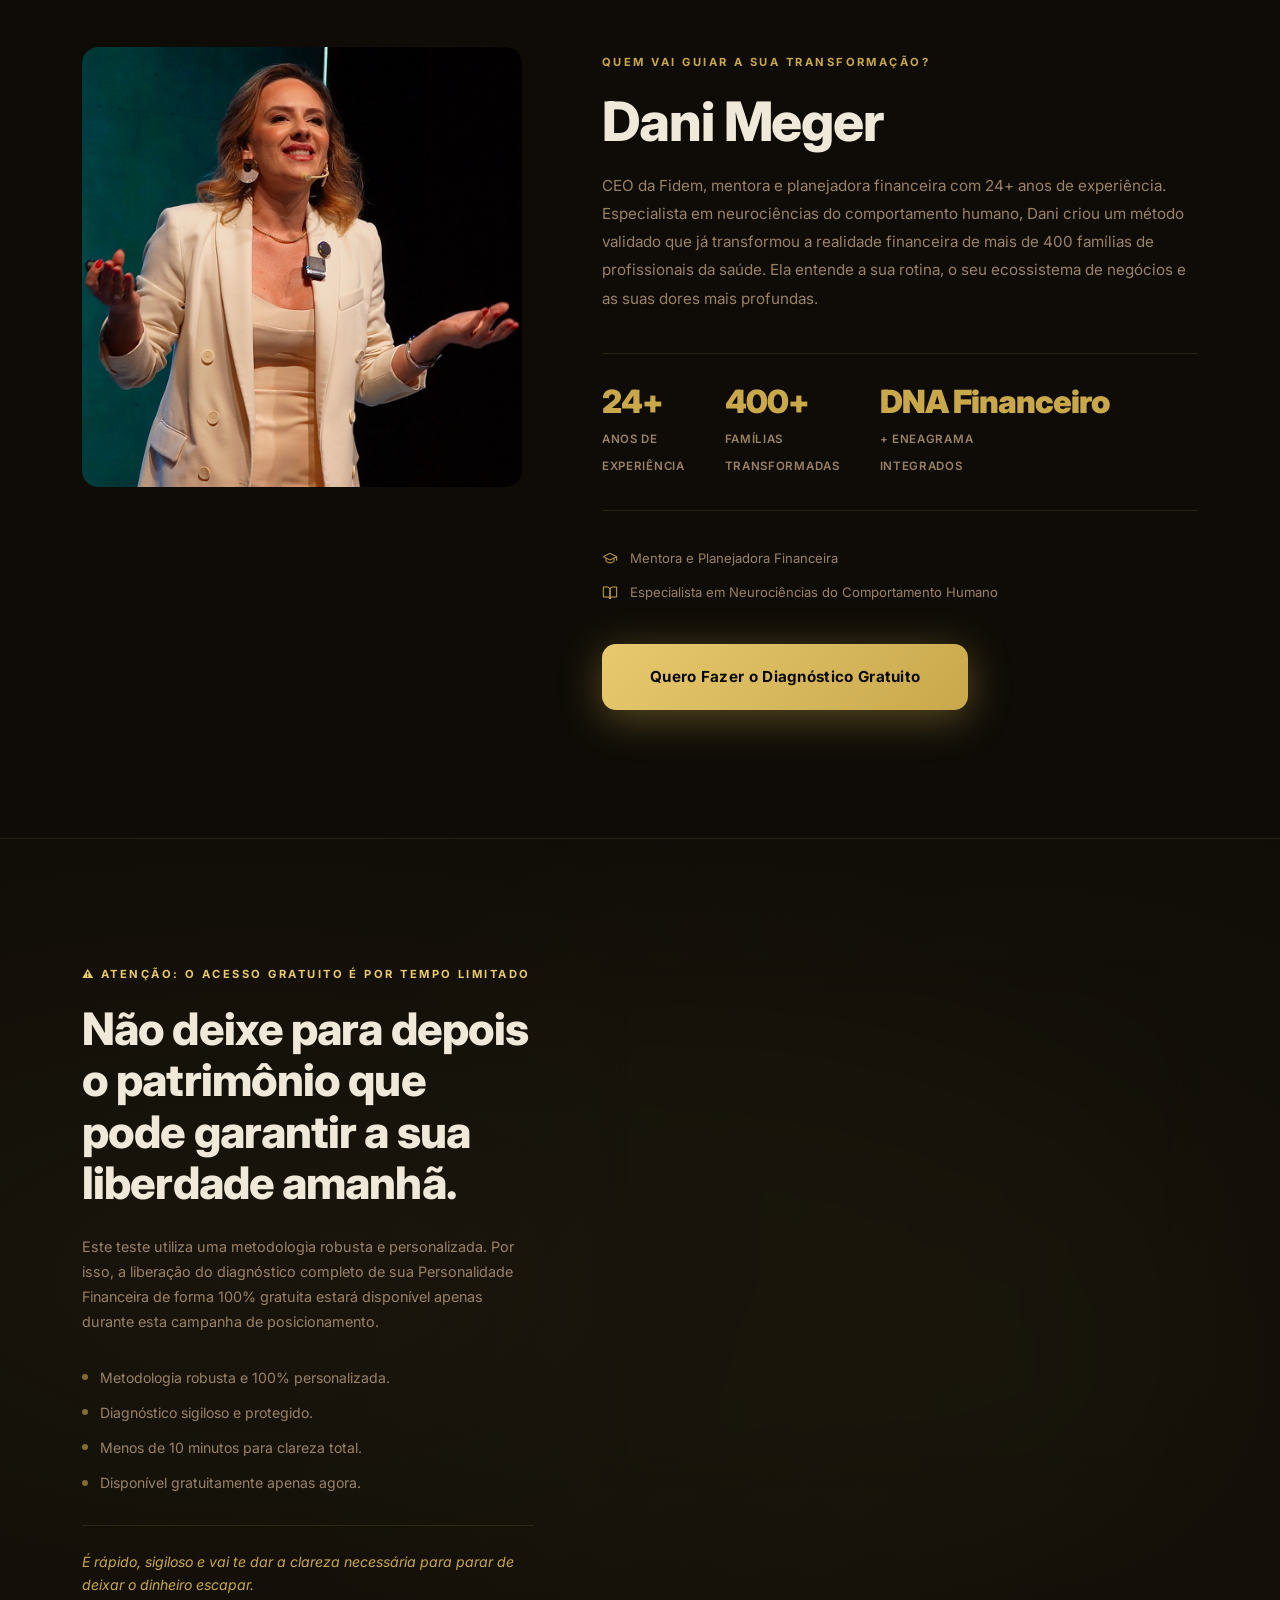
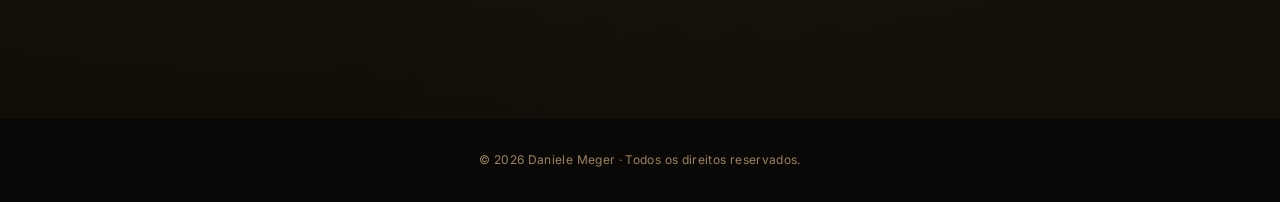
==== commit 6532827e: "feat: update years of experience and core methodology branding in about section" ====
--- a/index.html
+++ b/index.html
@@ -146,7 +146,7 @@
             negócios e as suas dores mais profundas.</p>
           <div class="about-stats">
             <div class="about-stat">
-              <span class="about-stat-number">22</span>
+              <span class="about-stat-number">24+</span>
               <span class="about-stat-label">Anos de<br>Experiência</span>
             </div>
             <div class="about-stat">
@@ -154,7 +154,7 @@
               <span class="about-stat-label">Famílias<br>Transformadas</span>
             </div>
             <div class="about-stat">
-              <span class="about-stat-number">Big Five</span>
+              <span class="about-stat-number">DNA Financeiro</span>
               <span class="about-stat-label">+ Eneagrama<br>Integrados</span>
             </div>
           </div>
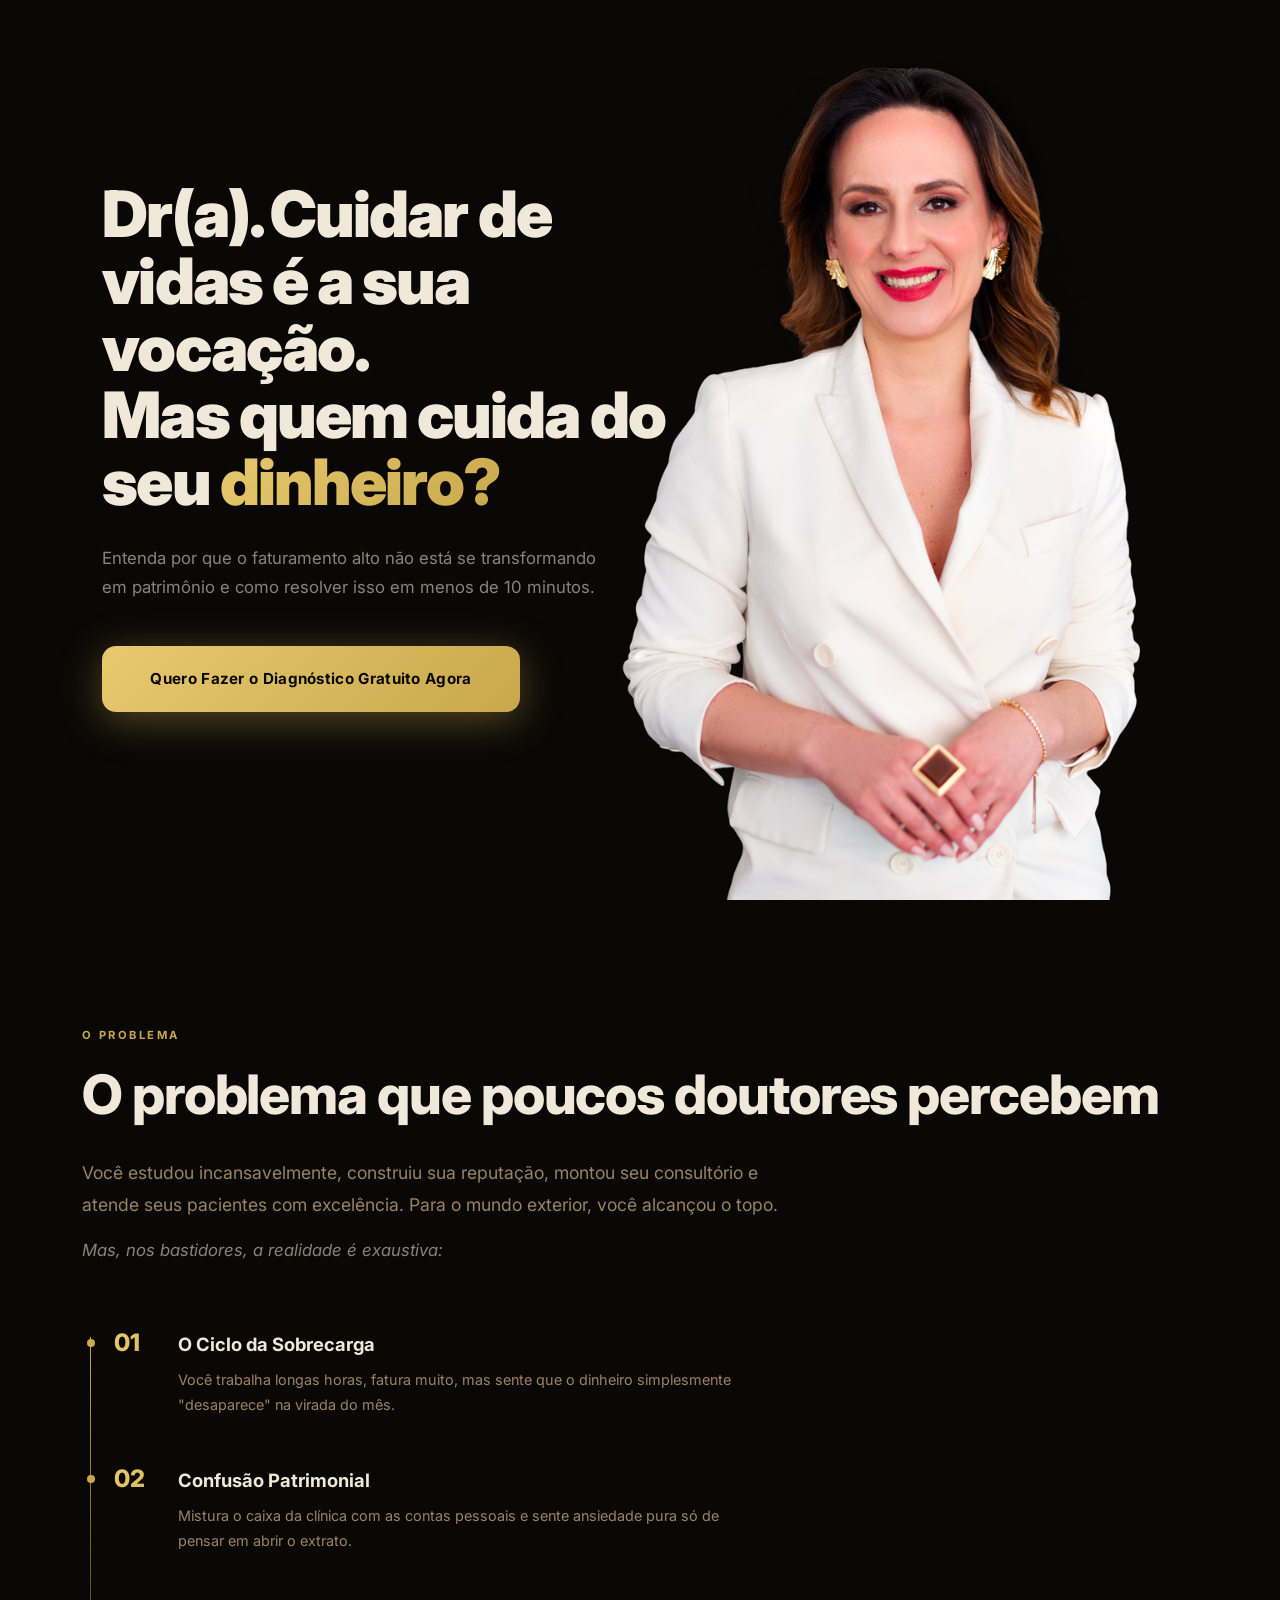
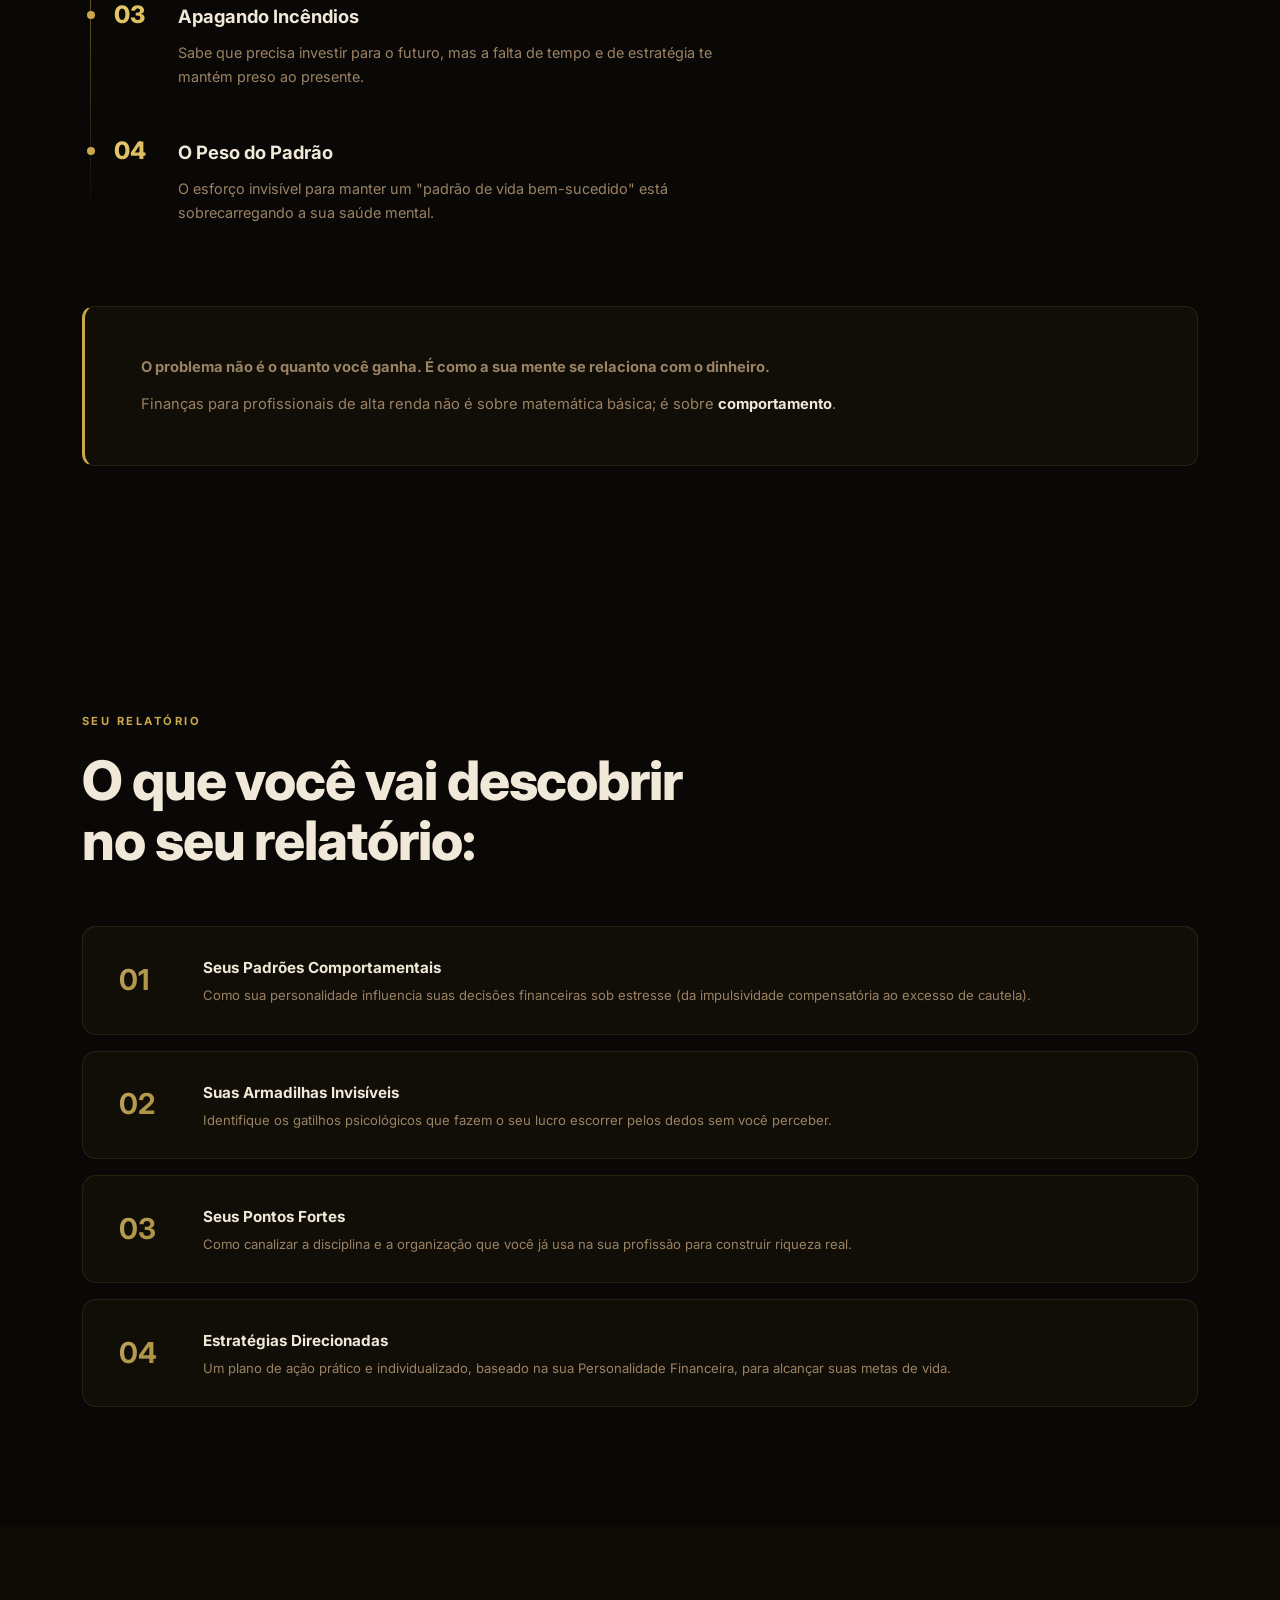
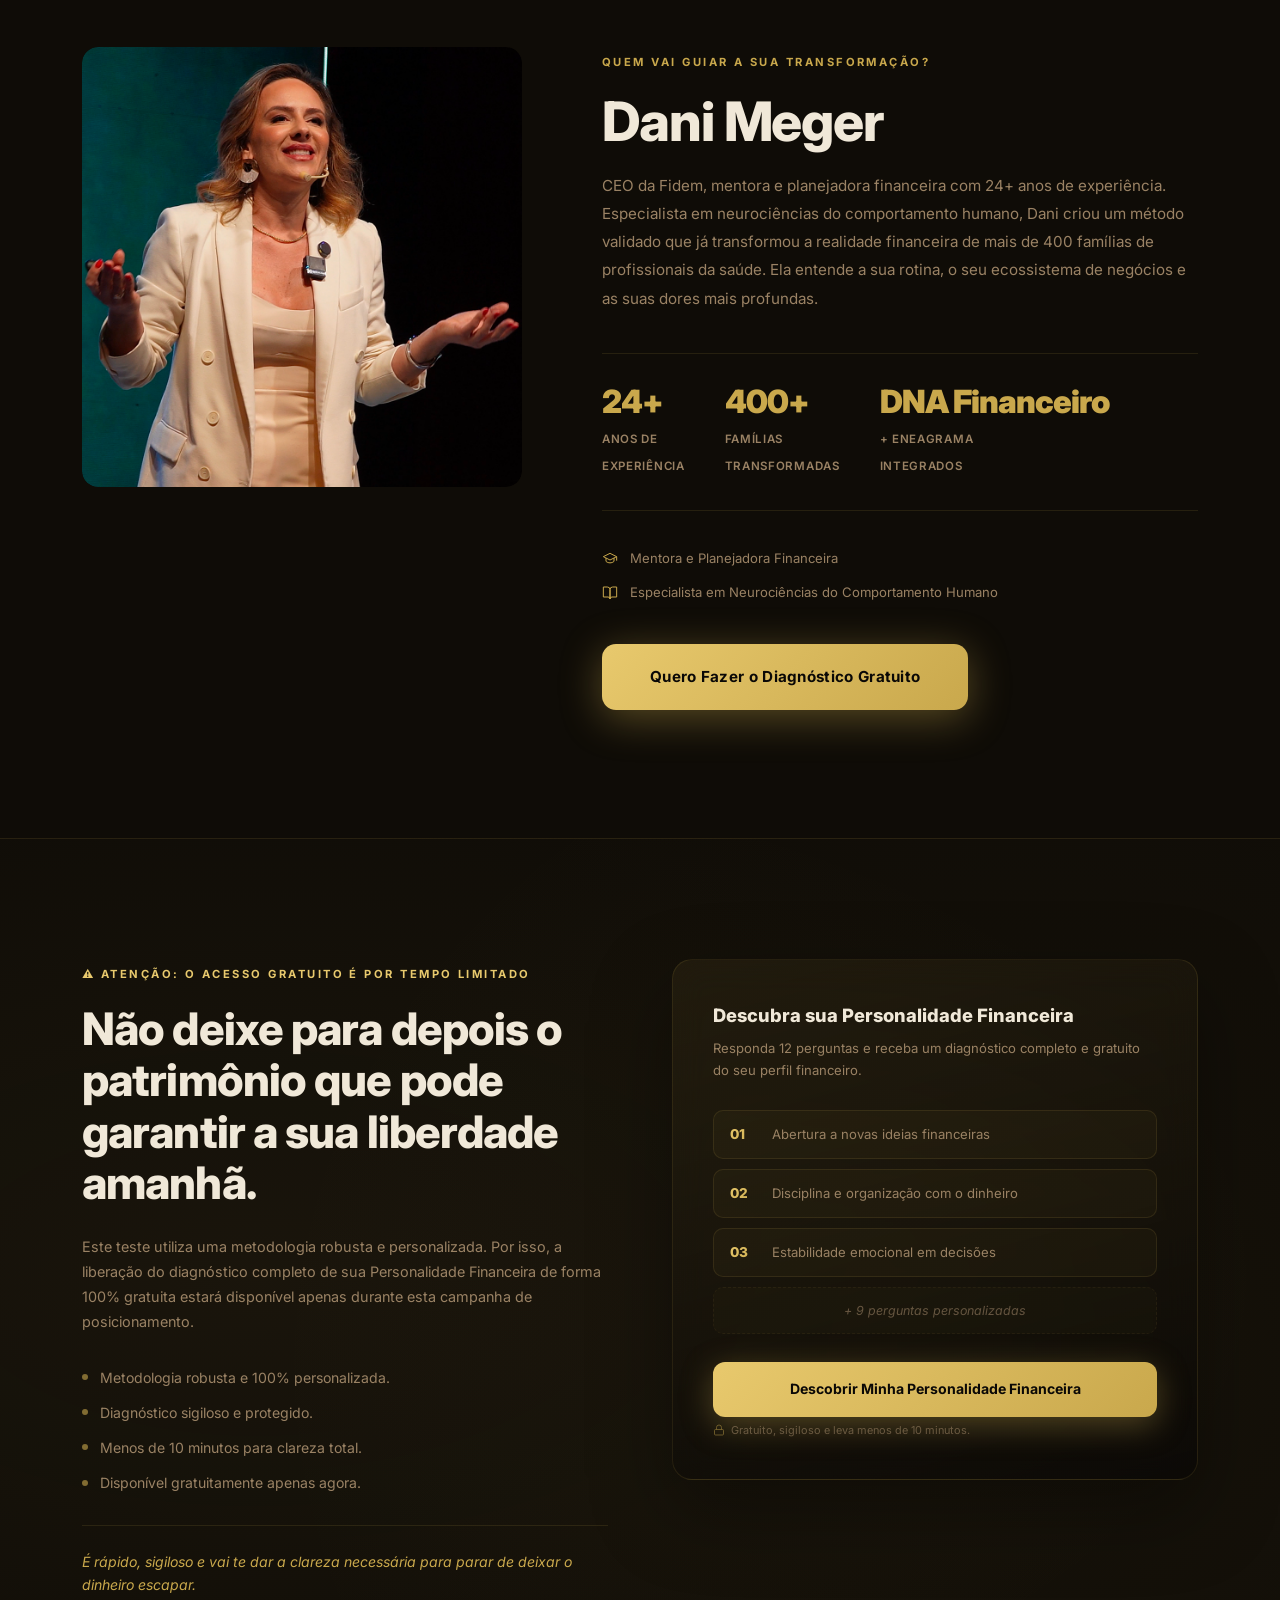
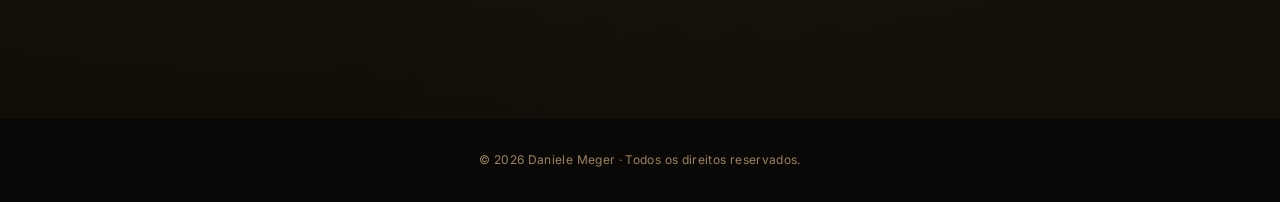
==== commit 2005381f: "feat: implement financial personality quiz module with styling, navigation, and results visualizatio" ====
--- a/index.html
+++ b/index.html
@@ -25,7 +25,7 @@
           class="gold-text">dinheiro?</span></h1>
       <p class="hero-subtitle reveal-left">Entenda por que o faturamento alto não está se transformando em patrimônio e
         como resolver isso em menos de 10 minutos.</p>
-      <a href="#diagnostico" class="btn-hero reveal-left" id="hero-cta">Quero Fazer o Diagnóstico Gratuito Agora</a>
+      <a href="teste.html" class="btn-hero reveal-left" id="hero-cta">Quero Fazer o Diagnóstico Gratuito Agora</a>
     </div>
     <div class="hero-image">
       <img src="hero-desktop.png" alt="Dani Meger — Mentora Financeira" />
@@ -175,7 +175,7 @@
             </div>
           </div>
           <div style="margin-top: 2.5rem;">
-            <a href="#diagnostico" class="btn-hero">Quero Fazer o Diagnóstico Gratuito</a>
+            <a href="teste.html" class="btn-hero">Quero Fazer o Diagnóstico Gratuito</a>
           </div>
         </div>
       </div>
@@ -205,39 +205,33 @@
           <div class="form-card">
             <div class="form-card-header">
               <h3>Descubra sua Personalidade Financeira</h3>
-              <p>Preencha os dados abaixo e receba seu diagnóstico completo:</p>
-            </div>
-            <form id="lead-form" action="#" method="POST">
-              <div class="form-group">
-                <label for="name">Nome Completo</label>
-                <input type="text" id="name" name="name" class="form-input" placeholder="Dr(a). Seu Nome" required />
-              </div>
-              <div class="form-group">
-                <label for="email">E-mail Principal</label>
-                <input type="email" id="email" name="email" class="form-input" placeholder="seuemail@provedor.com"
-                  required />
-              </div>
-              <div class="form-row">
-                <div class="form-group">
-                  <label for="whatsapp">Whatsapp</label>
-                  <input type="tel" id="whatsapp" name="whatsapp" class="form-input" placeholder="(00) 99999-9999"
-                    required />
-                </div>
-                <div class="form-group">
-                  <label for="specialty">Especialidade</label>
-                  <input type="text" id="specialty" name="specialty" class="form-input" placeholder="Ex: Cardiologia"
-                    required />
-                </div>
-              </div>
-              <button type="submit" class="btn-submit">Descobrir Minha Personalidade Financeira Gratuitamente</button>
-              <p class="form-privacy">
-                <svg viewBox="0 0 24 24" fill="none" stroke="currentColor" stroke-width="1.5" width="12" height="12">
-                  <rect x="3" y="11" width="18" height="11" rx="2" ry="2" />
-                  <path d="M7 11V7a5 5 0 0 1 10 0v4" />
-                </svg>
-                Seus dados estão protegidos e não serão compartilhados.
-              </p>
-            </form>
+              <p>Responda 12 perguntas e receba um diagnóstico completo e gratuito do seu perfil financeiro.</p>
+            </div>
+            <div class="cta-quiz-preview">
+              <div class="cta-quiz-item">
+                <span class="cta-quiz-num">01</span>
+                <span>Abertura a novas ideias financeiras</span>
+              </div>
+              <div class="cta-quiz-item">
+                <span class="cta-quiz-num">02</span>
+                <span>Disciplina e organização com o dinheiro</span>
+              </div>
+              <div class="cta-quiz-item">
+                <span class="cta-quiz-num">03</span>
+                <span>Estabilidade emocional em decisões</span>
+              </div>
+              <div class="cta-quiz-item cta-quiz-more">
+                <span>+ 9 perguntas personalizadas</span>
+              </div>
+            </div>
+            <a href="teste.html" class="btn-submit" id="cta-quiz-btn" style="display:block; text-align:center; text-decoration:none;">Descobrir Minha Personalidade Financeira</a>
+            <p class="form-privacy">
+              <svg viewBox="0 0 24 24" fill="none" stroke="currentColor" stroke-width="1.5" width="12" height="12">
+                <rect x="3" y="11" width="18" height="11" rx="2" ry="2" />
+                <path d="M7 11V7a5 5 0 0 1 10 0v4" />
+              </svg>
+              Gratuito, sigiloso e leva menos de 10 minutos.
+            </p>
           </div>
         </div>
       </div>
--- a/styles.css
+++ b/styles.css
@@ -844,6 +844,56 @@
 
 .form-privacy svg { flex-shrink: 0; color: var(--gold); }
 
+/* ===== CTA QUIZ PREVIEW ===== */
+
+.cta-quiz-preview {
+  display: flex;
+  flex-direction: column;
+  gap: 10px;
+  margin-bottom: 28px;
+}
+
+.cta-quiz-item {
+  display: flex;
+  align-items: center;
+  gap: 14px;
+  padding: 12px 16px;
+  background: rgba(201, 168, 76, 0.04);
+  border: 1px solid var(--border);
+  border-radius: 10px;
+  font-size: 0.82rem;
+  color: var(--text-muted);
+  transition: border-color 0.3s, background 0.3s;
+}
+
+.cta-quiz-item:hover {
+  border-color: rgba(201, 168, 76, 0.25);
+  background: rgba(201, 168, 76, 0.07);
+}
+
+.cta-quiz-num {
+  font-size: 0.85rem;
+  font-weight: 800;
+  flex-shrink: 0;
+  min-width: 28px;
+  background: linear-gradient(135deg, var(--gold-light), var(--gold));
+  -webkit-background-clip: text;
+  -webkit-text-fill-color: transparent;
+  background-clip: text;
+  color: var(--gold);
+}
+
+.cta-quiz-more {
+  font-style: italic;
+  opacity: 0.6;
+  border-style: dashed;
+  justify-content: center;
+}
+
+.cta-quiz-more span {
+  font-size: 0.78rem;
+}
+
 /* ===== FOOTER ===== */
 
 .footer {
